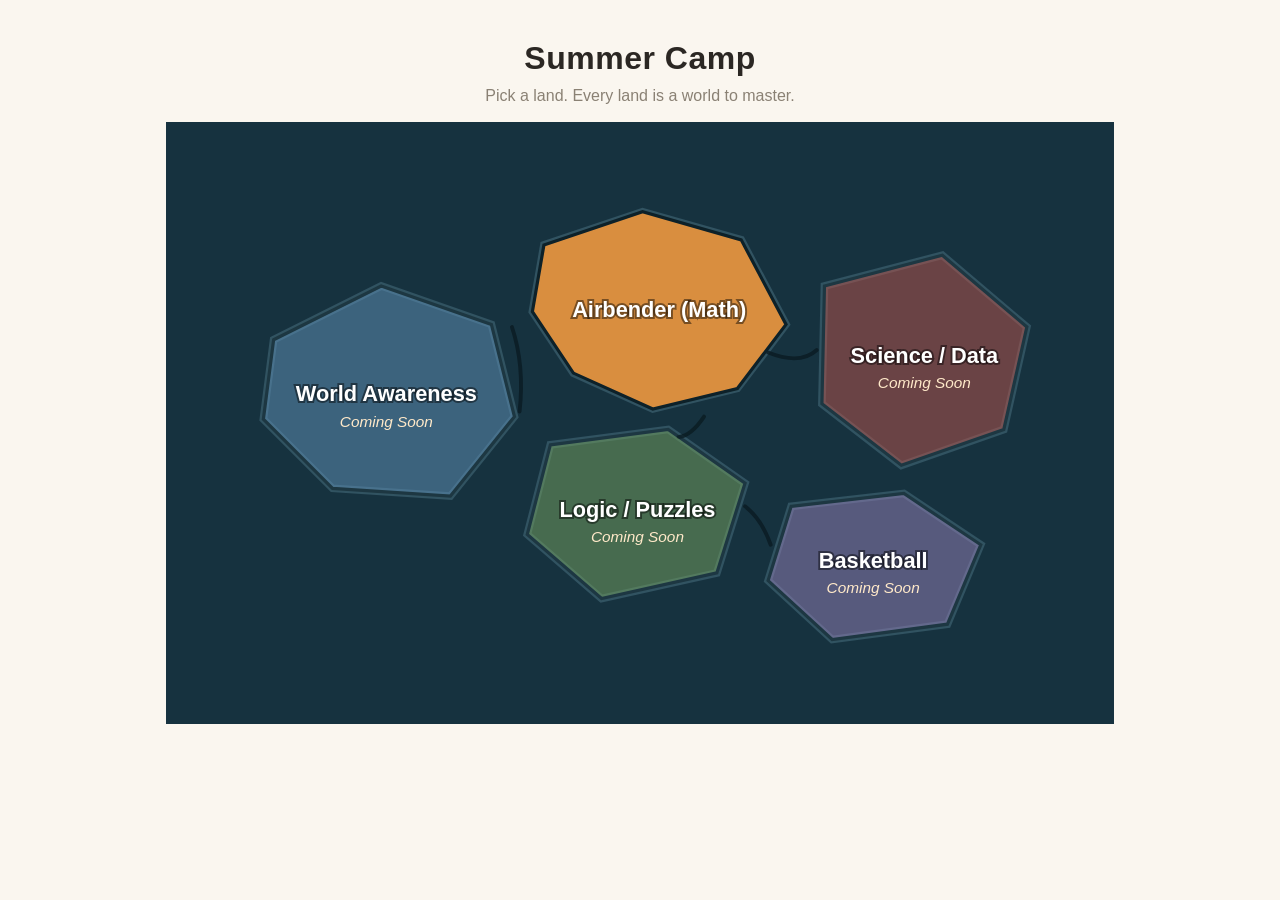
==== index.preview.html @ c670c68a "Build: Summer Camp app first full pass — engine, mission play, hints, dashboard, walkthroughs, journ" ====
<!DOCTYPE html>
<html lang="en">
<head>
  <meta charset="UTF-8">
  <meta name="viewport" content="width=device-width, initial-scale=1.0">
  <title>Summer Camp</title>
  <link rel="stylesheet" href="css/style.css">
</head>
<body>
  <div id="app"></div>

  <!-- Data ships as .js (not fetched .json) so the app works from file:// -->
  <script src="js/config.js"></script>
  <script src="data/math.bank.js"></script>
  <script src="js/state.js"></script>
  <script src="js/journey.js"></script>
  <script src="js/modules.js"></script>
  <script src="js/map.js"></script>
  <script src="js/engine.js"></script>
  <script src="js/app.js"></script>
</body>
</html>
---- css/style.css ----
/* ============================================================
   Summer Camp — styles  [ENGINE shell, Avatar-inspired palette]
   Clear simple type (system stack), theme-native colors.
   Agile beats pretty: transforms/opacity animations only.
   ============================================================ */

:root {
  --ink: #2b2723;
  --paper: #faf6ef;
  --card: #ffffff;
  --line: #e5ddd0;
  --muted: #8a8174;
  --air: #c2641f;
  --water: #2e6f9e;
  --earth: #4c7a3d;
  --fire: #a33b2a;
  --spirit: #6d5a9e;
  --cap: #3aa6a0;
  --ocean: #16323f;
  --ocean-light: #dceaf2;
  --good: #4c7a3d;
  --hot: #a33b2a;
  --amber: #d99a2b;
}

* { box-sizing: border-box; }
html, body { margin: 0; padding: 0; }
body {
  font-family: -apple-system, BlinkMacSystemFont, "Segoe UI", Roboto, Helvetica, Arial, sans-serif;
  background: var(--paper); color: var(--ink); line-height: 1.5;
}
#app { max-width: 980px; margin: 0 auto; padding: 16px; }
a { color: var(--water); }
h1 { font-size: 1.5rem; margin: 0; }
h2 { font-size: 1.05rem; margin: 0 0 10px; }
h3 { margin: 0 0 6px; }
.muted { color: var(--muted); } .small { font-size: 0.85rem; }

button { font: inherit; cursor: pointer; }
.primary {
  background: var(--air); color: #fff; border: none; border-radius: 10px;
  padding: 10px 18px; font-weight: 600;
}
.primary:hover { filter: brightness(1.07); }
.primary.big { padding: 14px 26px; font-size: 1.1rem; width: 100%; margin-top: 14px; }
.ghost { background: none; border: 1px solid var(--line); border-radius: 10px; padding: 10px 16px; }
.linklike { background: none; border: none; color: var(--water); text-decoration: underline; padding: 0; font-size: 0.9rem; }
.btnlink { display: inline-block; text-decoration: none; margin-top: 6px; }

.card {
  background: var(--card); border: 1px solid var(--line); border-radius: 14px;
  padding: 16px 18px; margin: 10px 0;
}
.card.notice { border-color: var(--amber); }
.row { display: flex; gap: 10px; flex-wrap: wrap; margin-top: 8px; }
.chip {
  display: inline-block; background: var(--card); border: 1px solid var(--line);
  border-radius: 999px; padding: 3px 12px; font-size: 0.85rem; text-decoration: none; color: var(--ink);
}

/* ---------------- landing ---------------- */
.landing { text-align: center; }
.app-title { font-size: 2rem; margin: 18px 0 2px; letter-spacing: 0.5px; }
.app-sub { color: var(--muted); margin: 0 0 14px; }
.ocean { fill: var(--ocean); }
.ocean-light { fill: var(--ocean-light); }
.land-shape { stroke: #0d2129; stroke-width: 2.5; }
.land-0 { fill: #d98e3f; } .land-1 { fill: #5b8bb0; } .land-2 { fill: #b0524a; }
.land-3 { fill: #6f9a5d; } .land-4 { fill: #8d7bb0; }
.land-soon .land-shape { opacity: 0.55; }
.land { cursor: pointer; transform-box: fill-box; transform-origin: center; }
.land:hover .land-shape { filter: brightness(1.1); }
.land-label { fill: #fff; font-weight: 700; font-size: 17px; paint-order: stroke; stroke: rgba(0,0,0,0.45); stroke-width: 3px; }
.land-soon-label { fill: #ffe9c9; font-size: 12px; font-style: italic; }
.fissure { stroke: #0a1b22; stroke-width: 3; fill: none; stroke-linecap: round; opacity: 0.8; }

@keyframes press { 0% { transform: scale(1); } 35% { transform: scale(0.94); } 70% { transform: scale(1.03); } 100% { transform: scale(1); } }
.land-pressed { animation: press 0.35s ease-out; }

.tide { fill: none; stroke: #7fb3c8; stroke-width: 6; opacity: 0.25; }
@keyframes tide-breathe { 0%, 100% { opacity: 0.15; } 50% { opacity: 0.35; } }
.tide-ring { animation: tide-breathe 7s ease-in-out infinite; }

.bird { stroke: #cfe6ee; stroke-width: 2; fill: none; opacity: 0.8;
  transform: translate(-30px, var(--birdY, 100px)); animation: fly 13s linear forwards; }
@keyframes fly { from { transform: translate(-30px, var(--birdY)); } to { transform: translate(780px, calc(var(--birdY) - 40px)); } }

@media (prefers-reduced-motion: reduce) {
  .tide-ring, .bird, .land-pressed { animation: none; }
}

.toast {
  position: fixed; left: 50%; bottom: 26px; transform: translateX(-50%) translateY(20px);
  background: var(--ink); color: #fff; border-radius: 10px; padding: 10px 18px;
  opacity: 0; pointer-events: none; transition: opacity 0.25s, transform 0.25s; z-index: 50; max-width: 90vw;
}
.toast.show { opacity: 1; transform: translateX(-50%) translateY(0); pointer-events: auto; }
.toast.wide button { color: #ffd9a0; }

/* ---------------- subject home ---------------- */
.subj-head { display: flex; align-items: center; gap: 14px; margin: 10px 0 14px; flex-wrap: wrap; }
.subj-head .back { text-decoration: none; font-weight: 600; }
.head-stats { margin-left: auto; display: flex; gap: 8px; }
.home-grid { display: grid; grid-template-columns: 240px 1fr; gap: 14px; }
@media (max-width: 720px) { .home-grid { grid-template-columns: 1fr; } }

.ribbon { background: var(--card); border: 1px solid var(--line); border-radius: 14px; padding: 12px; }
.ribbon-item { border-bottom: 1px solid var(--line); padding: 8px 2px; }
.ribbon-item:last-child { border-bottom: none; }
.ribbon-name { font-weight: 600; }
.ribbon-meta { font-size: 0.8rem; color: var(--muted); }
.ribbon-actions { font-size: 0.85rem; display: flex; gap: 10px; }
.ribbon-empty { color: var(--muted); font-size: 0.9rem; padding: 6px 2px; }

.map-card { background: var(--card); border: 1px solid var(--line); border-radius: 14px; padding: 14px; }
.map-legend { font-size: 0.8rem; color: var(--muted); margin: 8px 0 0; }
.lg { display: inline-block; width: 12px; height: 12px; border-radius: 3px; margin: 0 4px 0 10px; vertical-align: -1px; }
.lg-gray { background: #b9b2a6; } .lg-amber { background: var(--amber); } .lg-green { background: var(--good); }

.terr { stroke: #5d564b; stroke-width: 2; }
.terr-gray { fill: #b9b2a6; } .terr-amber { fill: var(--amber); }
.terr-green { fill: var(--good); } .terr-cap { fill: var(--cap); }
.terr-name { fill: #fff; font-weight: 700; font-size: 15px; paint-order: stroke; stroke: rgba(0,0,0,0.4); stroke-width: 3px; }
.terr-meta { fill: #fff; font-size: 11px; paint-order: stroke; stroke: rgba(0,0,0,0.35); stroke-width: 2px; }

/* ---------------- mission ---------------- */
.mission-head { display: flex; align-items: flex-start; gap: 12px; margin: 10px 0; flex-wrap: wrap; }
.journey-title { font-weight: 700; font-size: 1.1rem; }
.head-right { margin-left: auto; display: flex; align-items: center; gap: 10px; }
.tally { font-size: 0.85rem; color: var(--muted); }
.clock { font-variant-numeric: tabular-nums; font-weight: 600; background: var(--card); border: 1px solid var(--line); border-radius: 8px; padding: 2px 10px; }
.clock.hidden { display: none; }
.story-open { background: #f3ead9; border-radius: 10px; padding: 10px 14px; font-style: italic; }

.q-card .flavor { font-style: italic; color: var(--muted); margin: 0 0 8px; }
.prompt { font-size: 1.15rem; font-weight: 600; margin: 4px 0 14px; }
.options { display: grid; gap: 8px; }
.option {
  text-align: left; background: var(--paper); border: 1.5px solid var(--line);
  border-radius: 10px; padding: 11px 14px; font-size: 1rem; transition: transform 0.08s;
}
.option:hover:not(:disabled) { border-color: var(--air); transform: translateY(-1px); }
.option.tried { opacity: 0.45; text-decoration: line-through; }
.option.correct { background: #e8f2e3; border-color: var(--good); opacity: 1; text-decoration: none; }
.option.wrong { background: #f7e9e6; border-color: var(--hot); }

.hint-area { margin-top: 10px; }
.hint { background: #eef4f8; border-left: 4px solid var(--water); border-radius: 8px; padding: 8px 12px; margin-top: 8px; }
.hint-out { background: #f6f1e8; border-left-color: var(--amber); }
.hint-tag { font-weight: 700; font-size: 0.8rem; color: var(--water); margin-right: 6px; }
.hint-out .hint-tag { color: var(--amber); }

.q-foot { display: flex; align-items: center; margin-top: 14px; }
.attempts { font-size: 0.85rem; color: var(--muted); }
.style-tag { margin-left: auto; font-size: 0.75rem; color: var(--muted); border: 1px solid var(--line); border-radius: 999px; padding: 2px 10px; }

/* ---------------- results ---------------- */
.results-grid { display: grid; grid-template-columns: 1fr 1fr; gap: 12px; }
.results-grid .span2 { grid-column: span 2; }
@media (max-width: 720px) { .results-grid { grid-template-columns: 1fr; } .results-grid .span2 { grid-column: span 1; } }

.dist-row { display: flex; align-items: center; gap: 8px; margin: 6px 0; }
.dist-label { width: 64px; font-size: 0.85rem; color: var(--muted); }
.dist-bar { height: 16px; border-radius: 6px; background: var(--amber); min-width: 6px; }
.dist-bar.good { background: var(--good); } .dist-bar.hot { background: var(--hot); }
.dist-n { font-size: 0.85rem; }

.flag { display: flex; align-items: center; gap: 10px; padding: 8px 6px; border-bottom: 1px solid var(--line); text-decoration: none; color: var(--ink); }
.flag:last-of-type { border-bottom: none; }
.flag:hover { background: var(--paper); }
.flag-clicks { font-weight: 700; color: var(--amber); width: 34px; }
.flag-clicks.hot { color: var(--hot); }
.flag-prompt { flex: 1; }
.flag-el { font-size: 0.8rem; color: var(--muted); }

.soft-row { display: flex; align-items: center; gap: 10px; margin: 7px 0; font-size: 0.9rem; }
.soft-row > span:first-child { width: 92px; }
.soft-bar { flex: 1; height: 12px; background: var(--paper); border-radius: 6px; overflow: hidden; }
.soft-fill { height: 100%; background: var(--amber); }
.soft-fill.good { background: var(--good); } .soft-fill.hot { background: var(--hot); }

.reward-row { display: flex; justify-content: space-between; padding: 6px 0; border-bottom: 1px dashed var(--line); }
.reward-row:last-child { border-bottom: none; }
.reward-row.wl strong { color: var(--spirit); }

/* ---------------- walkthrough ---------------- */
.intent { background: #f3ead9; border-radius: 8px; padding: 8px 12px; }
.steps { margin: 12px 0; }
.step { display: flex; gap: 10px; padding: 8px 10px; border-radius: 8px; margin: 6px 0; }
.step.revealed { background: #eef4f8; }
.step.veiled { background: var(--paper); min-height: 20px; opacity: 0.4; }
.step-n { font-weight: 700; color: var(--water); }
.closer { background: #e8f2e3; border-radius: 10px; padding: 12px 14px; margin-top: 10px; }

.module { background: var(--paper); border: 1px dashed var(--line); border-radius: 10px; padding: 10px 12px; margin: 10px 0; }
.module-title { font-size: 0.8rem; font-weight: 700; color: var(--muted); margin-bottom: 6px; }
.module-readout { font-size: 0.9rem; margin-top: 4px; }
.fb-cell { fill: #e9e2d4; stroke: var(--muted); cursor: pointer; }
.fb-shaded { fill: var(--water); }
.nl-axis, .nl-tick { stroke: var(--ink); stroke-width: 1.5; }
.nl-label { font-size: 11px; fill: var(--muted); }
.nl-dot { fill: var(--fire); } .nl-dot-1 { fill: var(--amber); } .nl-dot-2 { fill: var(--good); }
.nl-hop { fill: none; stroke: var(--water); stroke-width: 2; stroke-dasharray: 4 3; }
.am-cell { fill: #e9e2d4; stroke: var(--muted); }

/* ---------------- collection ---------------- */
.tile-grid { display: flex; flex-wrap: wrap; gap: 8px; margin-top: 10px; }
.tile {
  width: 44px; height: 44px; display: inline-flex; align-items: center; justify-content: center;
  background: #f3ead9; border: 1.5px solid var(--air); border-radius: 50%; font-size: 1.3rem; color: var(--air);
}
.tile.wl { border-color: var(--spirit); color: var(--spirit); background: #efeaf7; }
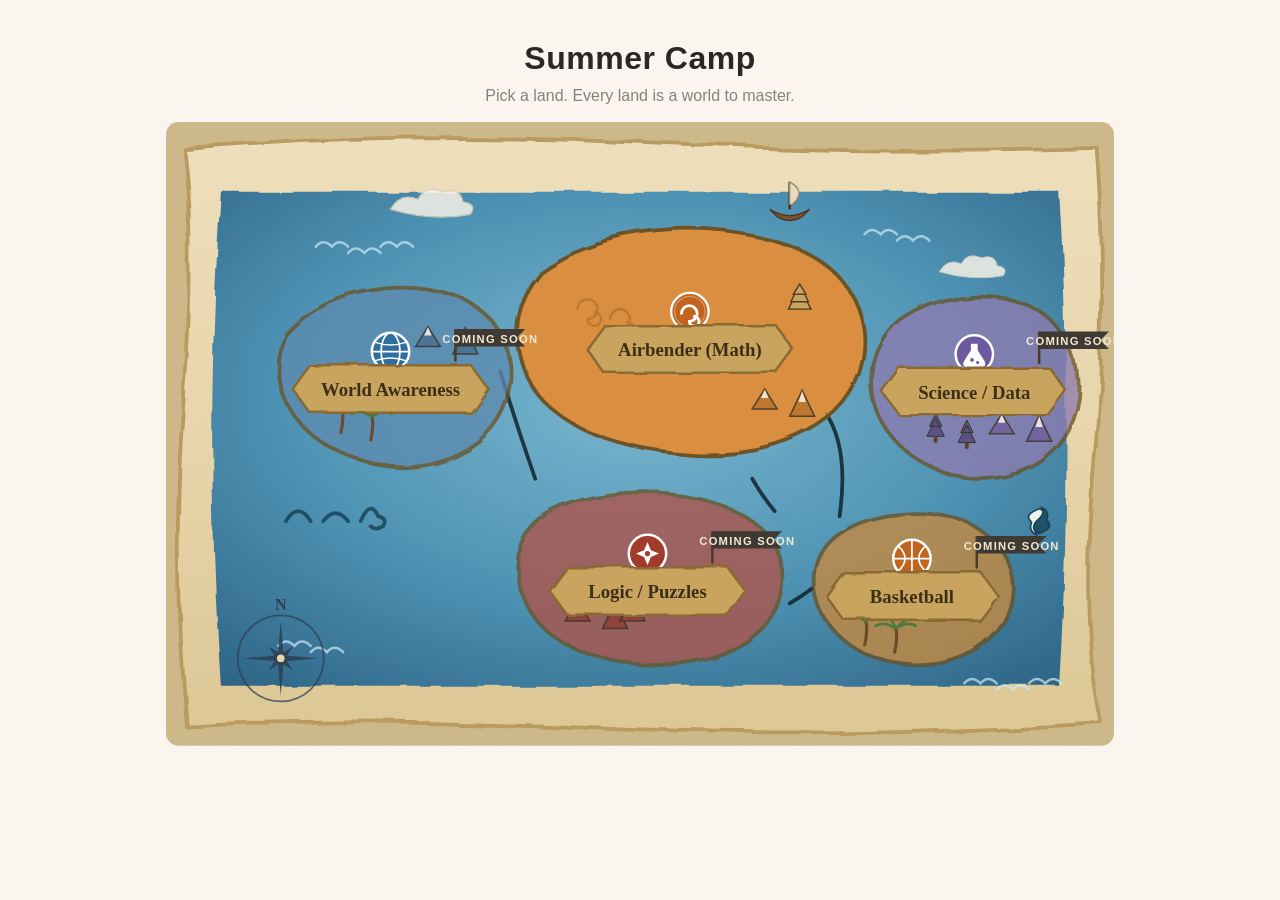
==== commit 5645134f: "Richness pass: parchment treasure-map art (organic lands, terrain motifs, banners, compass, koi/serp" ====
--- a/index.preview.html
+++ b/index.preview.html
@@ -4,6 +4,7 @@
   <meta charset="UTF-8">
   <meta name="viewport" content="width=device-width, initial-scale=1.0">
   <title>Summer Camp</title>
+  <link rel="icon" href="assets/favicon.svg" type="image/svg+xml">
   <link rel="stylesheet" href="css/style.css">
 </head>
 <body>
@@ -14,6 +15,7 @@
   <script src="data/math.bank.js"></script>
   <script src="js/state.js"></script>
   <script src="js/journey.js"></script>
+  <script src="js/art.js"></script>
   <script src="js/modules.js"></script>
   <script src="js/map.js"></script>
   <script src="js/engine.js"></script>
--- a/css/style.css
+++ b/css/style.css
@@ -203,6 +203,106 @@
 .nl-hop { fill: none; stroke: var(--water); stroke-width: 2; stroke-dasharray: 4 3; }
 .am-cell { fill: #e9e2d4; stroke: var(--muted); }
 
+/* ---------------- illustrated maps (richness pass) ---------------- */
+.themed-title { font-family: Georgia, "Iowan Old Style", "Times New Roman", serif; letter-spacing: 0.4px; display: flex; align-items: center; gap: 8px; }
+.banner-text { font-family: Georgia, serif; font-weight: 700; font-size: 15px; fill: #3d2f17; }
+.title-banner .banner-text { font-size: 19px; }
+.compass-n { font-family: Georgia, serif; font-weight: 700; font-size: 13px; fill: #2c3e50; }
+.soon-text { font-size: 9px; font-weight: 700; fill: #f3e9d2; letter-spacing: 1px; }
+
+.land-shape { stroke: #6b5326; stroke-width: 3; cursor: pointer; }
+.land { transform-box: fill-box; transform-origin: center; cursor: pointer; }
+.land:hover .land-shape { filter: brightness(1.08); }
+.land-soon .land-shape { opacity: 0.78; }
+.land-deco { pointer-events: none; }
+
+.terr-shape { cursor: pointer; }
+.territory { transform-box: fill-box; transform-origin: center; transition: transform 0.15s ease; }
+.territory:hover { transform: scale(1.015); }
+.territory:hover .terr-shape { filter: brightness(1.07); }
+.terr-deco, .art-banner { pointer-events: none; }
+.terr-meta { font-size: 11px; font-style: italic; fill: #3d2f17; paint-order: stroke; stroke: #f3e9d2aa; stroke-width: 2.5px; }
+
+.sea-wave { fill: none; stroke: #cfe8f2; stroke-width: 2; opacity: 0.7; stroke-linecap: round; }
+.serp-hump, .serp-head { fill: none; stroke: #173f52; stroke-width: 3; stroke-linecap: round; opacity: 0.8; }
+.serpent { animation: bob 5s ease-in-out infinite; }
+@keyframes bob { 0%,100% { transform: translateY(0); } 50% { transform: translateY(3px); } }
+
+.koi { transform: translate(var(--kx), var(--ky)); }
+.koi > * { transform-box: fill-box; }
+.koi { animation: koispin 26s linear infinite; transform-origin: var(--kx) var(--ky); }
+@keyframes koispin { from { transform: translate(var(--kx), var(--ky)) rotate(0deg); } to { transform: translate(var(--kx), var(--ky)) rotate(360deg); } }
+.koi-white { fill: #eef4f0; stroke: #173f52; stroke-width: 1.2; }
+.koi-dark { fill: #21506b; stroke: #173f52; stroke-width: 1.2; }
+
+.cloud { transform: translate(var(--cx), var(--cy)) scale(var(--cs, 1)); animation: drift 46s ease-in-out infinite alternate; }
+.cloud.c2 { animation-duration: 64s; }
+@keyframes drift { from { transform: translate(var(--cx), var(--cy)) scale(var(--cs, 1)); } to { transform: translate(calc(var(--cx) + 34px), var(--cy)) scale(var(--cs, 1)); } }
+.cloud-fill { fill: #f6f2e7; opacity: 0.85; stroke: #d8cfb8; }
+
+.spirit-mote { fill: #bdf2c9; opacity: 0.9; animation: twinkle 3s ease-in-out infinite; }
+.spirit-mote.m2 { animation-delay: 1s; } .spirit-mote.m3 { animation-delay: 2s; }
+@keyframes twinkle { 0%,100% { opacity: 0.25; } 50% { opacity: 1; } }
+
+.loc { cursor: pointer; }
+.loc-hit { fill: transparent; }
+.loc-dot { fill: #7a2f1d; stroke: #f3e9d2; stroke-width: 1.5; transition: r 0.1s; }
+.loc:hover .loc-dot { fill: #c2641f; }
+.loc-glyph { font-size: 13px; }
+.loc-name { font-size: 9.5px; fill: #3d2f17; paint-order: stroke; stroke: #f3e9d2cc; stroke-width: 2.5px; font-weight: 600; }
+.loc-visited .loc-dot { fill: #2c5e2e; }
+
+.route-path { fill: none; stroke: #2c3038; stroke-width: 2.4; stroke-dasharray: 7 6; stroke-linecap: round; opacity: 0.55; }
+.route-latest .route-path { opacity: 0.95; stroke: #7a2f1d; }
+.route-x { stroke: #9c1f10; stroke-width: 3.5; stroke-linecap: round; }
+
+/* ---------------- ribbon extras + levels panel ---------------- */
+.ribbon + .ribbon { margin-top: 12px; }
+.ribbon.levels { margin-top: 12px; }
+.ribbon-route { font-size: 0.78rem; color: var(--air); }
+.ribbon-item.locked { opacity: 0.55; }
+.level-row { display: flex; align-items: center; gap: 8px; margin: 9px 0; }
+.level-info { flex: 1; }
+.level-name { font-size: 0.82rem; font-weight: 600; }
+.level-bar { height: 8px; background: var(--paper); border: 1px solid var(--line); border-radius: 5px; overflow: hidden; }
+.level-bar.big { height: 14px; margin: 8px 0 4px; }
+.level-fill { height: 100%; background: var(--amber); transition: width 0.4s; }
+.level-fill.good { background: var(--good); }
+.level-pct { font-size: 0.78rem; color: var(--muted); width: 34px; text-align: right; }
+.el-badge { vertical-align: -4px; }
+.el-chip { display: inline-flex; align-items: center; gap: 5px; font-size: 0.82rem; color: var(--muted); }
+
+/* ---------------- hint + try-again micro-animations ---------------- */
+.bulb { display: inline-block; margin-right: 4px; }
+.bulb-pop { animation: bulbpop 0.7s cubic-bezier(0.2, 1.6, 0.4, 1); }
+@keyframes bulbpop { 0% { transform: scale(0); opacity: 0; } 60% { transform: scale(1.5) rotate(-8deg); opacity: 1; } 100% { transform: scale(1); } }
+.hint-in { animation: hintslide 0.3s ease-out; }
+@keyframes hintslide { from { transform: translateY(6px); opacity: 0; } to { transform: translateY(0); opacity: 1; } }
+.shake { animation: shake 0.4s ease-in-out; }
+@keyframes shake { 0%,100% { transform: translateX(0); } 25% { transform: translateX(-5px); } 50% { transform: translateX(5px); } 75% { transform: translateX(-3px); } }
+.encourage { min-height: 1.3em; font-size: 0.9rem; color: var(--fire); font-style: italic; margin-top: 6px; }
+.enc-in { animation: hintslide 0.3s ease-out; }
+.flag-clicks.good-c { color: var(--good); }
+
+/* ---------------- location modal + element page ---------------- */
+.modal-backdrop { position: fixed; inset: 0; background: rgba(30, 24, 14, 0.45); display: flex; align-items: center; justify-content: center; z-index: 100; }
+.modal { background: var(--paper); border: 2px solid #b99a5e; border-radius: 14px; max-width: 460px; width: 92%; padding: 18px 20px; box-shadow: 0 12px 40px rgba(0,0,0,0.3); animation: hintslide 0.25s ease-out; }
+.modal-head { display: flex; gap: 12px; align-items: flex-start; }
+.modal-head h3 { margin: 0; font-family: Georgia, serif; }
+.loc-modal-glyph { font-size: 2rem; line-height: 1; }
+.modal-close { margin-left: auto; background: none; border: none; font-size: 1.1rem; color: var(--muted); }
+.lore { font-style: italic; background: #f3ead9; border-radius: 8px; padding: 10px 12px; }
+.modal h4 { margin: 12px 0 6px; }
+.visit { display: block; padding: 6px 4px; border-bottom: 1px dashed var(--line); text-decoration: none; color: var(--ink); }
+.visit:hover { background: #f3ead9; }
+.place-wrap { display: flex; flex-wrap: wrap; gap: 8px; }
+.place-chip { background: #f3ead9; border: 1px solid #d6bf8d; border-radius: 999px; padding: 5px 12px; font-size: 0.85rem; }
+.place-chip:hover { background: #ecdfc2; }
+
+@media (prefers-reduced-motion: reduce) {
+  .serpent, .koi, .cloud, .spirit-mote, .bulb-pop, .shake, .hint-in, .enc-in, .land-pressed, .territory { animation: none; transition: none; }
+}
+
 /* ---------------- collection ---------------- */
 .tile-grid { display: flex; flex-wrap: wrap; gap: 8px; margin-top: 10px; }
 .tile {
